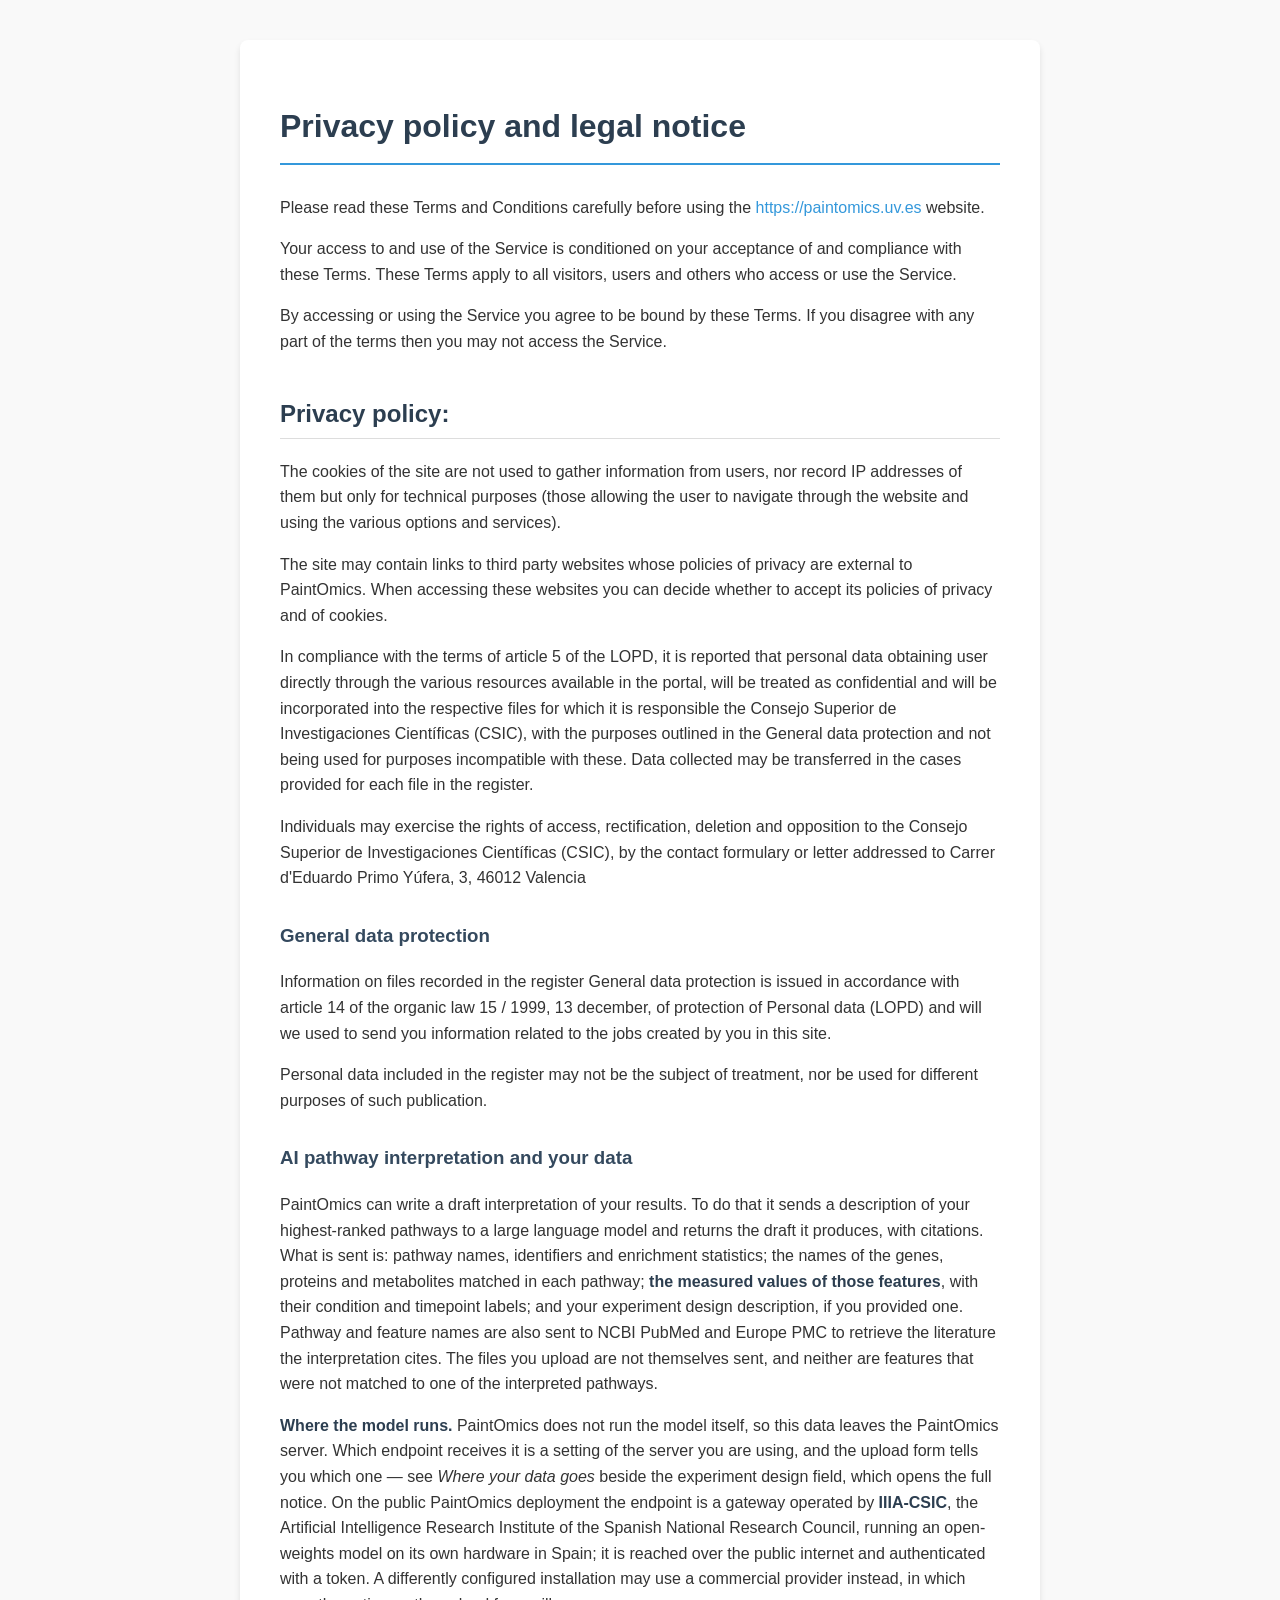
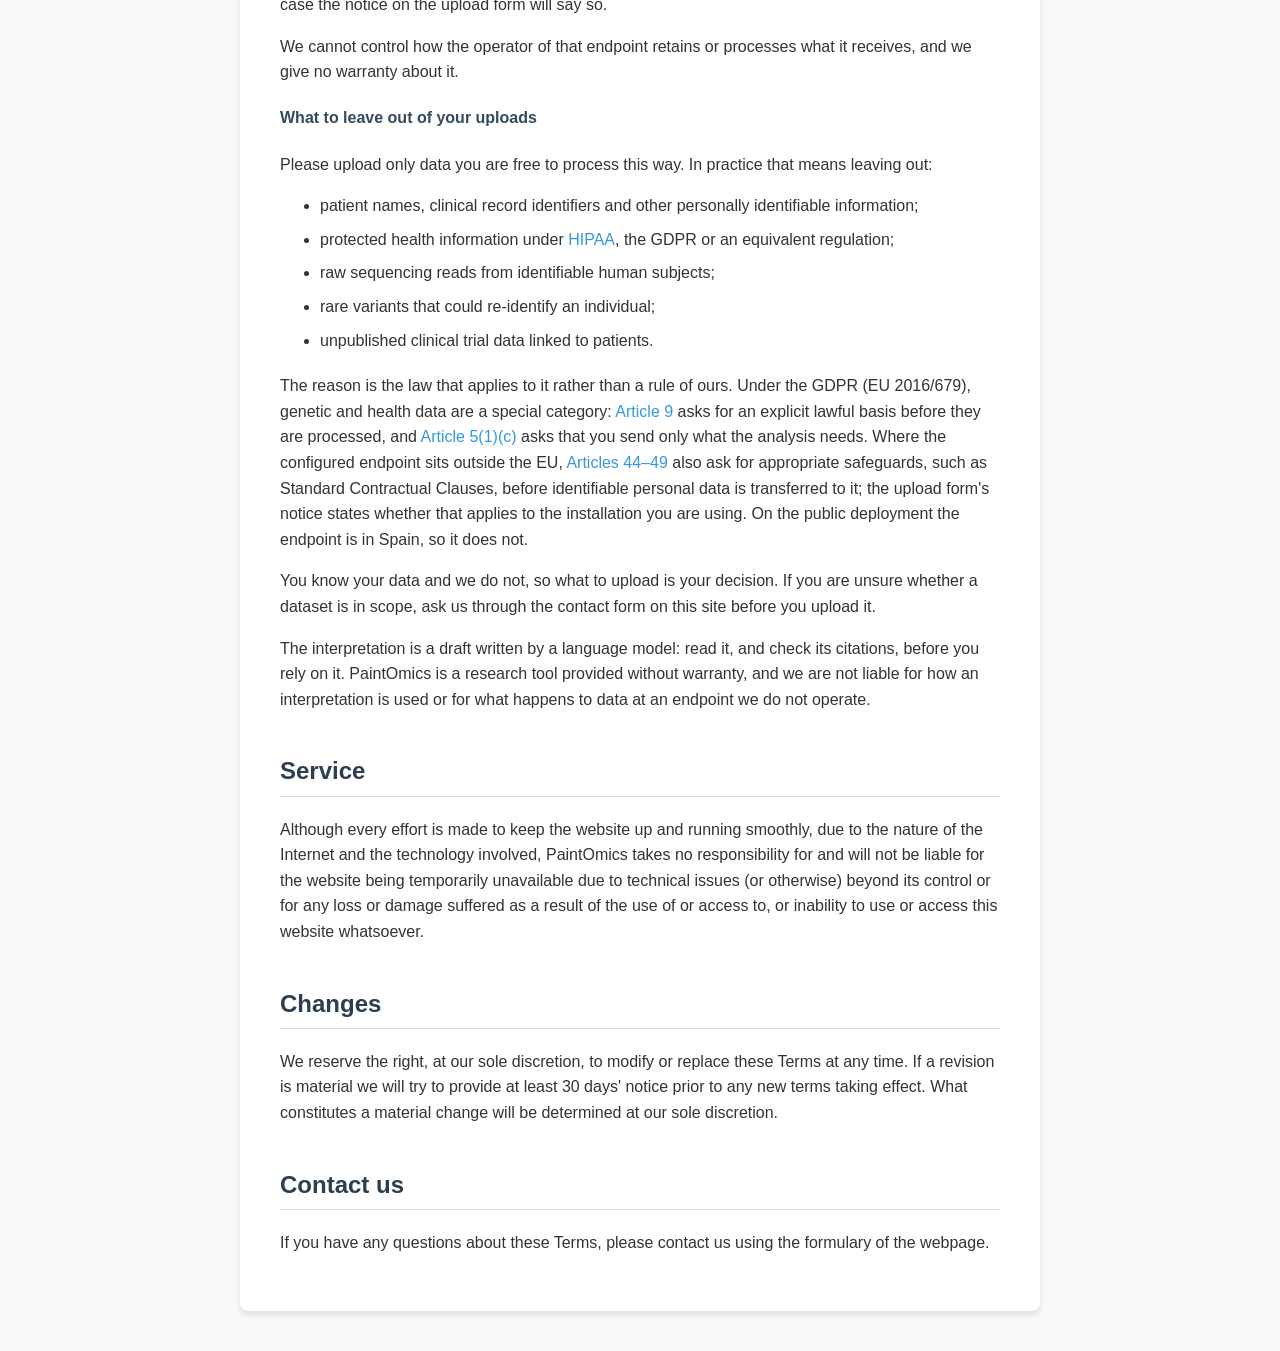
==== PaintomicsClient/public_html/conditions.html @ 8c6808b9 "Finish the rename, and rebuild the mail the rename never reached The application header and the page" ====
<!doctype html>

<html lang="en">
<head>
  <meta charset="utf-8">

  <title>PaintOmics - Privacy policy and legal notice</title>
  <meta name="description" content="PaintOmics privacy policy and legal notice">
  <meta name="author" content="PaintOmics">
  <style>
    body {
      font-family: -apple-system, BlinkMacSystemFont, "Segoe UI", Roboto, "Helvetica Neue", Arial, sans-serif;
      line-height: 1.6;
      color: #333;
      max-width: 800px;
      margin: 0 auto;
      padding: 40px 20px;
      background-color: #f9f9f9;
    }
    h1 {
      color: #2c3e50;
      border-bottom: 2px solid #3498db;
      padding-bottom: 10px;
      margin-bottom: 30px;
    }
    h2 {
      color: #2c3e50;
      margin-top: 40px;
      border-bottom: 1px solid #ddd;
      padding-bottom: 5px;
    }
    h3 {
      color: #34495e;
      margin-top: 30px;
    }
    h4 {
      color: #34495e;
      margin-top: 20px;
    }
    p {
      margin-bottom: 15px;
    }
    ul {
      margin-bottom: 20px;
    }
    li {
      margin-bottom: 8px;
    }
    a {
      color: #3498db;
      text-decoration: none;
    }
    a:hover {
      text-decoration: underline;
    }
    .container {
      background-color: #fff;
      padding: 40px;
      border-radius: 8px;
      box-shadow: 0 4px 6px rgba(0,0,0,0.1);
    }
    strong {
      color: #2c3e50;
    }
  </style>
</head>

<body>
<div class="container">
	<h1>Privacy policy and legal notice</h1>
	
	<p>Please read these Terms and Conditions carefully before using the <a href="https://paintomics.uv.es">https://paintomics.uv.es</a> website.</p>
	
	<p>Your access to and use of the Service is conditioned on your acceptance of and compliance with
	these Terms. These Terms apply to all visitors, users and others who access or use the Service.</p>
	
	<p>By accessing or using the Service you agree to be bound by these Terms. If you disagree
with any part of the terms then you may not access the Service.</p>
	
	<h2>Privacy policy:</h2>
		
	<p>The cookies of the site are not used to gather information from users, nor record IP addresses of them but only for technical purposes (those allowing the user to navigate through the website and using the various options and services).</p>

	<p>The site may contain links to third party websites whose policies of privacy are external to PaintOmics. When accessing these websites you can decide whether to accept its policies of privacy and of cookies.</p>
	
	<p>In compliance with the terms of article 5 of the LOPD, it is reported that personal data obtaining user directly through the various resources available in the portal, will be treated as confidential and will be incorporated into the respective files for which it is responsible the Consejo Superior de Investigaciones Científicas (CSIC), with the purposes outlined in the General data protection and not being used for purposes incompatible with these. Data collected may be transferred in the cases provided for each file in the register.</p>

	<!-- TODO(legal): the postal address below is still CIPF's. The controller is
	     now the CSIC, so this has to become the address CSIC accepts data-subject
	     requests at - left unchanged rather than guessed, because a wrong address
	     on a rights-exercise notice is worse than an outdated one. -->
	<p>Individuals may exercise the rights of access, rectification, deletion and opposition to the Consejo Superior de Investigaciones Científicas (CSIC), by the contact formulary or letter addressed to Carrer d'Eduardo Primo Yúfera, 3, 46012 Valencia</p>

	<h3>General data protection</h3>

	<p>Information on files recorded in the register General data protection is issued in accordance with article 14 of the organic law 15 / 1999, 13 december, of protection of Personal data (LOPD) and will we used to send you information related to the jobs created by you in this site.</p>
	
	<p>Personal data included in the register may not be the subject of treatment, nor be used for different purposes of such publication.</p>

	<h3>AI pathway interpretation and your data</h3>

	<p>PaintOmics can write a draft interpretation of your results. To do that it sends a description of your highest-ranked pathways to a large language model and returns the draft it produces, with citations. What is sent is: pathway names, identifiers and enrichment statistics; the names of the genes, proteins and metabolites matched in each pathway; <strong>the measured values of those features</strong>, with their condition and timepoint labels; and your experiment design description, if you provided one. Pathway and feature names are also sent to NCBI PubMed and Europe PMC to retrieve the literature the interpretation cites. The files you upload are not themselves sent, and neither are features that were not matched to one of the interpreted pathways.</p>

	<p><strong>Where the model runs.</strong> PaintOmics does not run the model itself, so this data leaves the PaintOmics server. Which endpoint receives it is a setting of the server you are using, and the upload form tells you which one &mdash; see <em>Where your data goes</em> beside the experiment design field, which opens the full notice. On the public PaintOmics deployment the endpoint is a gateway operated by <strong>IIIA-CSIC</strong>, the Artificial Intelligence Research Institute of the Spanish National Research Council, running an open-weights model on its own hardware in Spain; it is reached over the public internet and authenticated with a token. A differently configured installation may use a commercial provider instead, in which case the notice on the upload form will say so.</p>

	<p>We cannot control how the operator of that endpoint retains or processes what it receives, and we give no warranty about it.</p>

	<h4>What to leave out of your uploads</h4>

	<p>Please upload only data you are free to process this way. In practice that means leaving out:</p>
	<ul>
		<li>patient names, clinical record identifiers and other personally identifiable information;</li>
		<li>protected health information under <a href="https://www.hhs.gov/hipaa/for-professionals/privacy/index.html" target="_blank">HIPAA</a>, the GDPR or an equivalent regulation;</li>
		<li>raw sequencing reads from identifiable human subjects;</li>
		<li>rare variants that could re-identify an individual;</li>
		<li>unpublished clinical trial data linked to patients.</li>
	</ul>

	<p>The reason is the law that applies to it rather than a rule of ours. Under the GDPR (EU 2016/679), genetic and health data are a special category: <a href="https://gdpr-info.eu/art-9-gdpr/" target="_blank">Article 9</a> asks for an explicit lawful basis before they are processed, and <a href="https://gdpr-info.eu/art-5-gdpr/" target="_blank">Article 5(1)(c)</a> asks that you send only what the analysis needs. Where the configured endpoint sits outside the EU, <a href="https://gdpr-info.eu/chapter-5/" target="_blank">Articles 44&ndash;49</a> also ask for appropriate safeguards, such as Standard Contractual Clauses, before identifiable personal data is transferred to it; the upload form's notice states whether that applies to the installation you are using. On the public deployment the endpoint is in Spain, so it does not.</p>

	<p>You know your data and we do not, so what to upload is your decision. If you are unsure whether a dataset is in scope, ask us through the contact form on this site before you upload it.</p>

	<p>The interpretation is a draft written by a language model: read it, and check its citations, before you rely on it. PaintOmics is a research tool provided without warranty, and we are not liable for how an interpretation is used or for what happens to data at an endpoint we do not operate.</p>

	<h2>Service</h2>
	
	<p>Although every effort is made to keep the website up and running smoothly, due to the nature of the Internet and the technology involved, PaintOmics takes no responsibility for and will not be liable for the website being temporarily unavailable due to technical issues (or otherwise) beyond its control or for any loss or damage suffered as a result of the use of or access to, or inability to use or access this website whatsoever.</p>

	<h2>Changes</h2>
	<p>We reserve the right, at our sole discretion, to modify or replace these Terms at any time. If a revision is material we will try to provide at least 30 days' notice prior to any new terms taking effect. What constitutes a material change will be determined at our sole discretion.</p>
	
	<h2>Contact us</h2>
	<p>If you have any questions about these Terms, please contact us using the formulary of the webpage.</p>
</div>
</body>
</html>
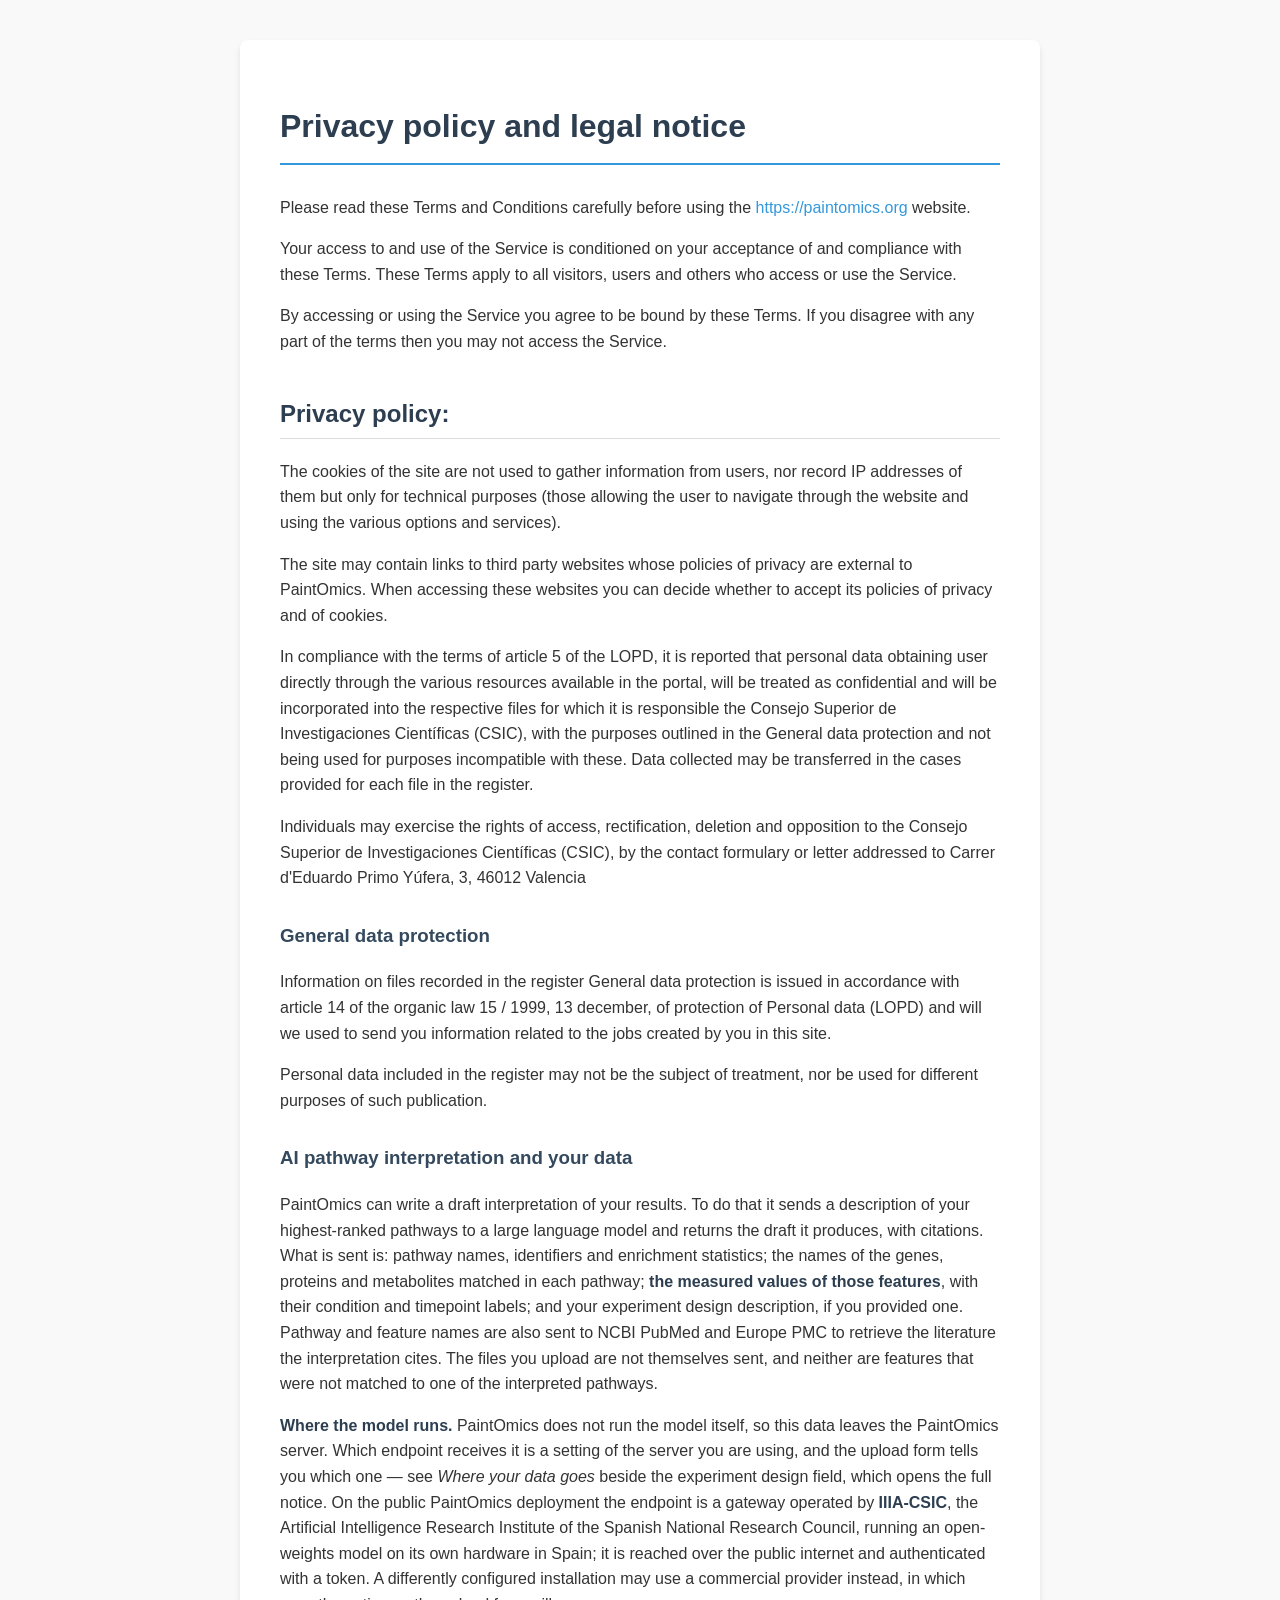
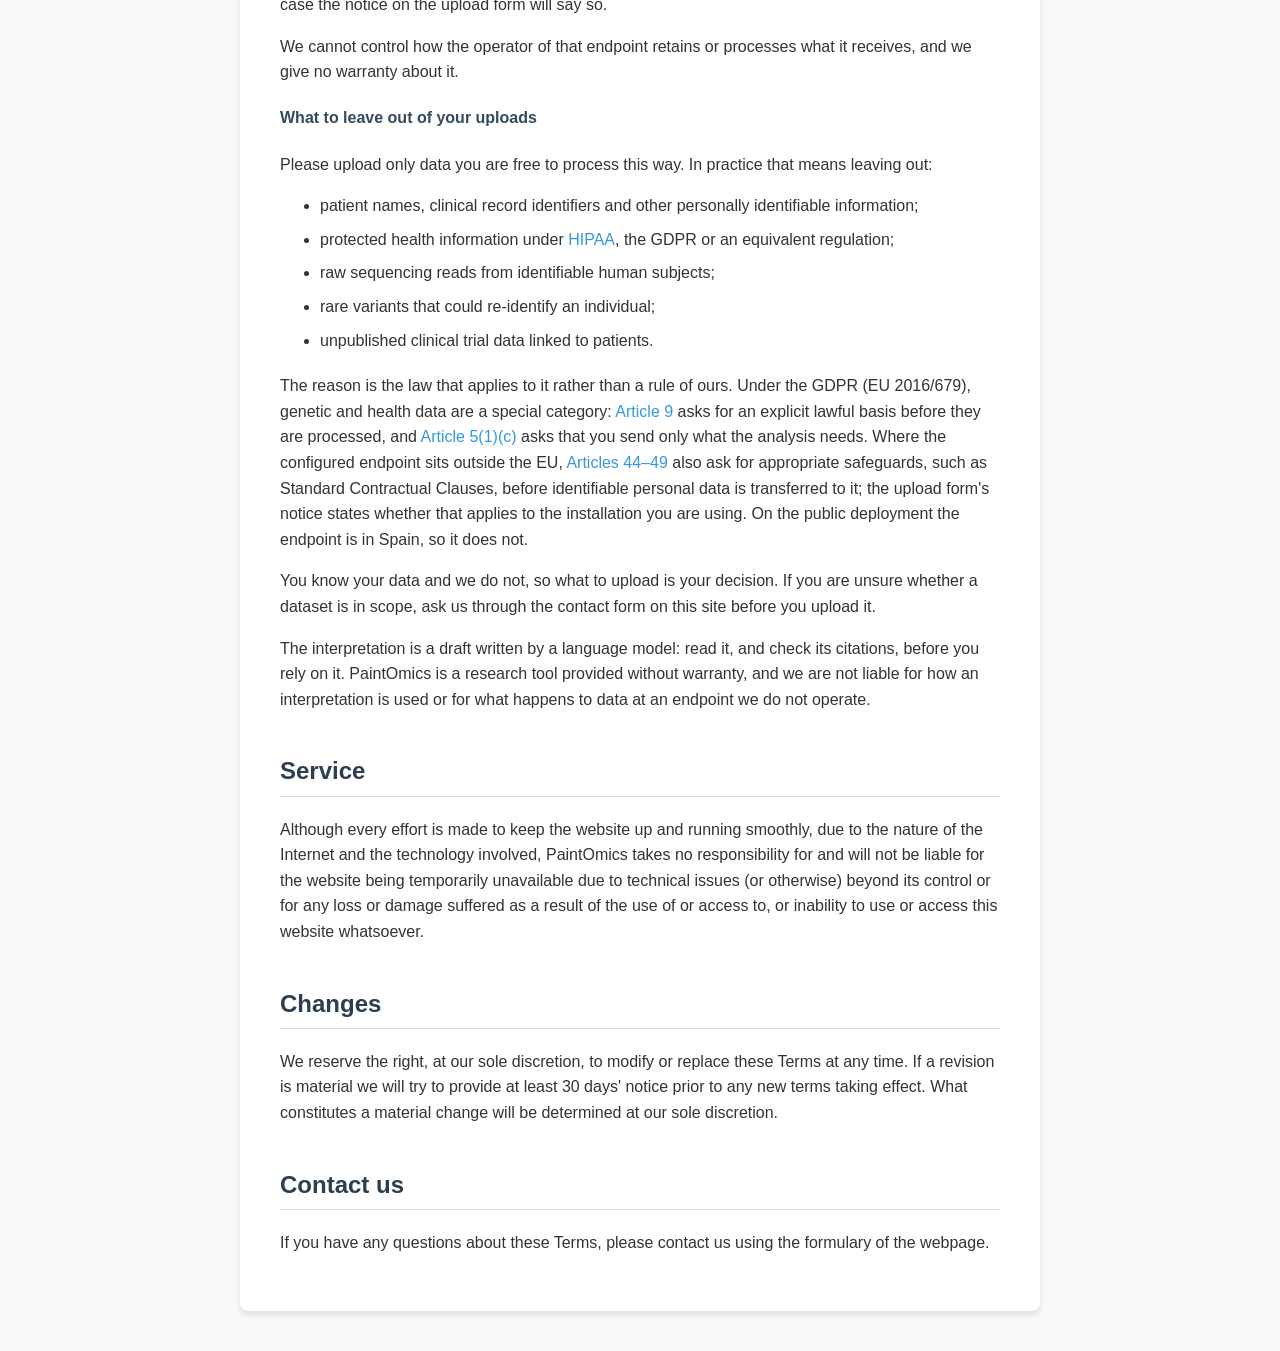
==== commit 8be9df73: "Send people to paintomics.org, and show a guest the address the server stored paintomics.org has bee" ====
--- a/PaintomicsClient/public_html/conditions.html
+++ b/PaintomicsClient/public_html/conditions.html
@@ -69,7 +69,7 @@
 <div class="container">
 	<h1>Privacy policy and legal notice</h1>
 	
-	<p>Please read these Terms and Conditions carefully before using the <a href="https://paintomics.uv.es">https://paintomics.uv.es</a> website.</p>
+	<p>Please read these Terms and Conditions carefully before using the <a href="https://paintomics.org">https://paintomics.org</a> website.</p>
 	
 	<p>Your access to and use of the Service is conditioned on your acceptance of and compliance with
 	these Terms. These Terms apply to all visitors, users and others who access or use the Service.</p>
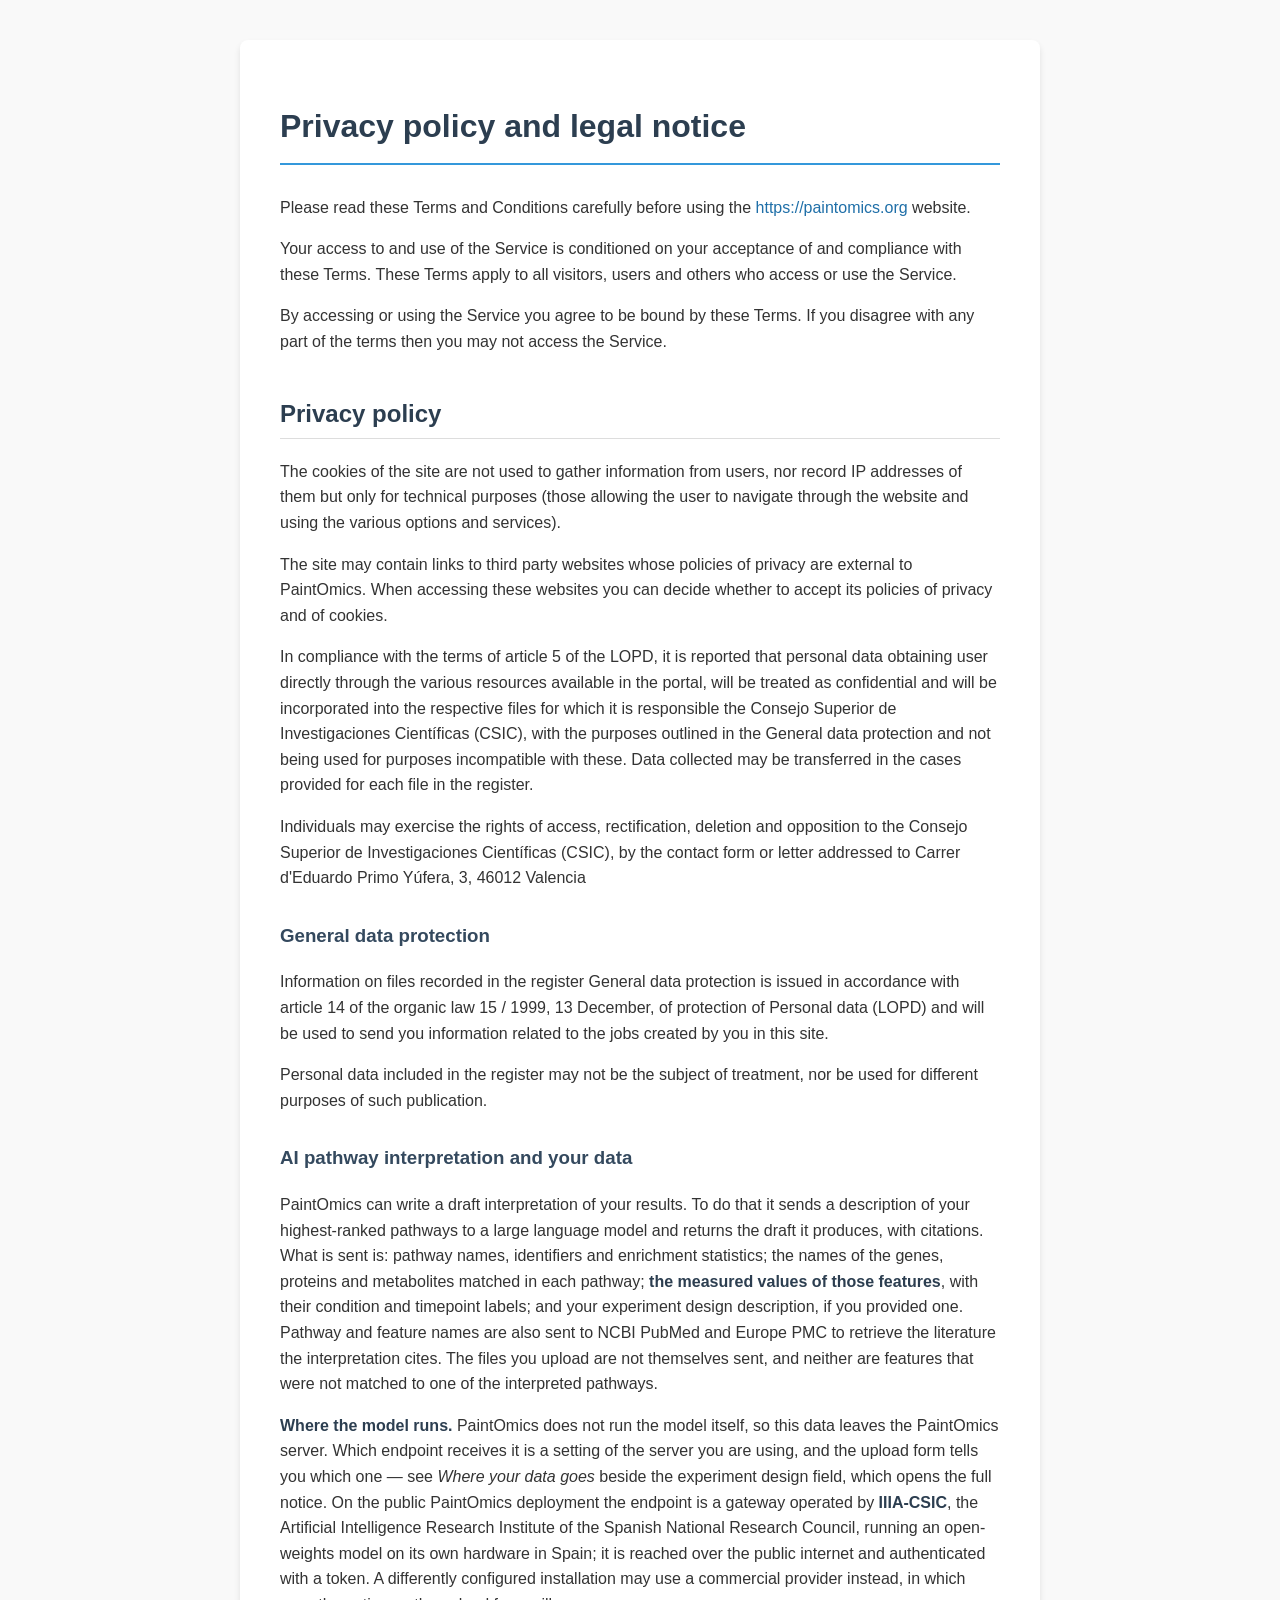
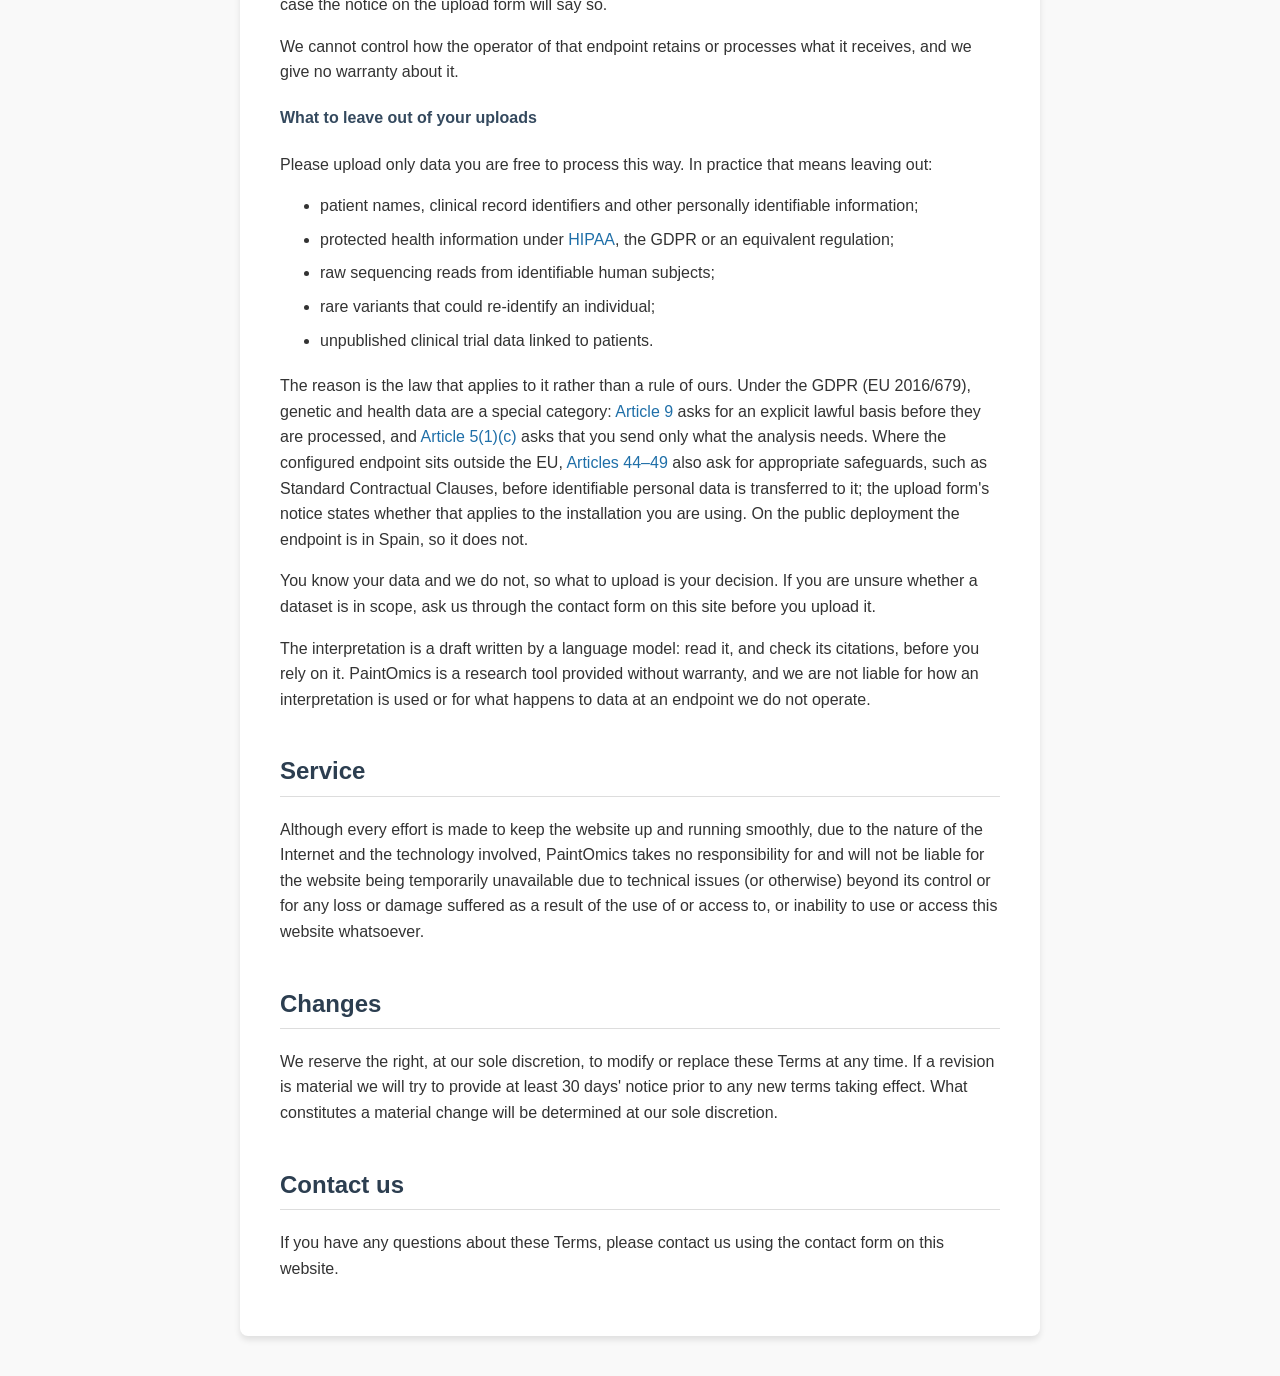
==== commit 4c3ee107: "Raise the conditions page link contrast and fix its typos. Links go from #3498db (3.15:1 on white) t" ====
--- a/PaintomicsClient/public_html/conditions.html
+++ b/PaintomicsClient/public_html/conditions.html
@@ -47,7 +47,8 @@
       margin-bottom: 8px;
     }
     a {
-      color: #3498db;
+      /* #3498db measured 3.15:1 on this white page; this is 5.4:1. */
+      color: #1F6FA8;
       text-decoration: none;
     }
     a:hover {
@@ -77,7 +78,7 @@
 	<p>By accessing or using the Service you agree to be bound by these Terms. If you disagree
 with any part of the terms then you may not access the Service.</p>
 	
-	<h2>Privacy policy:</h2>
+	<h2>Privacy policy</h2>
 		
 	<p>The cookies of the site are not used to gather information from users, nor record IP addresses of them but only for technical purposes (those allowing the user to navigate through the website and using the various options and services).</p>
 
@@ -89,11 +90,11 @@
 	     now the CSIC, so this has to become the address CSIC accepts data-subject
 	     requests at - left unchanged rather than guessed, because a wrong address
 	     on a rights-exercise notice is worse than an outdated one. -->
-	<p>Individuals may exercise the rights of access, rectification, deletion and opposition to the Consejo Superior de Investigaciones Científicas (CSIC), by the contact formulary or letter addressed to Carrer d'Eduardo Primo Yúfera, 3, 46012 Valencia</p>
+	<p>Individuals may exercise the rights of access, rectification, deletion and opposition to the Consejo Superior de Investigaciones Científicas (CSIC), by the contact form or letter addressed to Carrer d'Eduardo Primo Yúfera, 3, 46012 Valencia</p>
 
 	<h3>General data protection</h3>
 
-	<p>Information on files recorded in the register General data protection is issued in accordance with article 14 of the organic law 15 / 1999, 13 december, of protection of Personal data (LOPD) and will we used to send you information related to the jobs created by you in this site.</p>
+	<p>Information on files recorded in the register General data protection is issued in accordance with article 14 of the organic law 15 / 1999, 13 December, of protection of Personal data (LOPD) and will be used to send you information related to the jobs created by you in this site.</p>
 	
 	<p>Personal data included in the register may not be the subject of treatment, nor be used for different purposes of such publication.</p>
 
@@ -130,7 +131,7 @@
 	<p>We reserve the right, at our sole discretion, to modify or replace these Terms at any time. If a revision is material we will try to provide at least 30 days' notice prior to any new terms taking effect. What constitutes a material change will be determined at our sole discretion.</p>
 	
 	<h2>Contact us</h2>
-	<p>If you have any questions about these Terms, please contact us using the formulary of the webpage.</p>
+	<p>If you have any questions about these Terms, please contact us using the contact form on this website.</p>
 </div>
 </body>
 </html>
